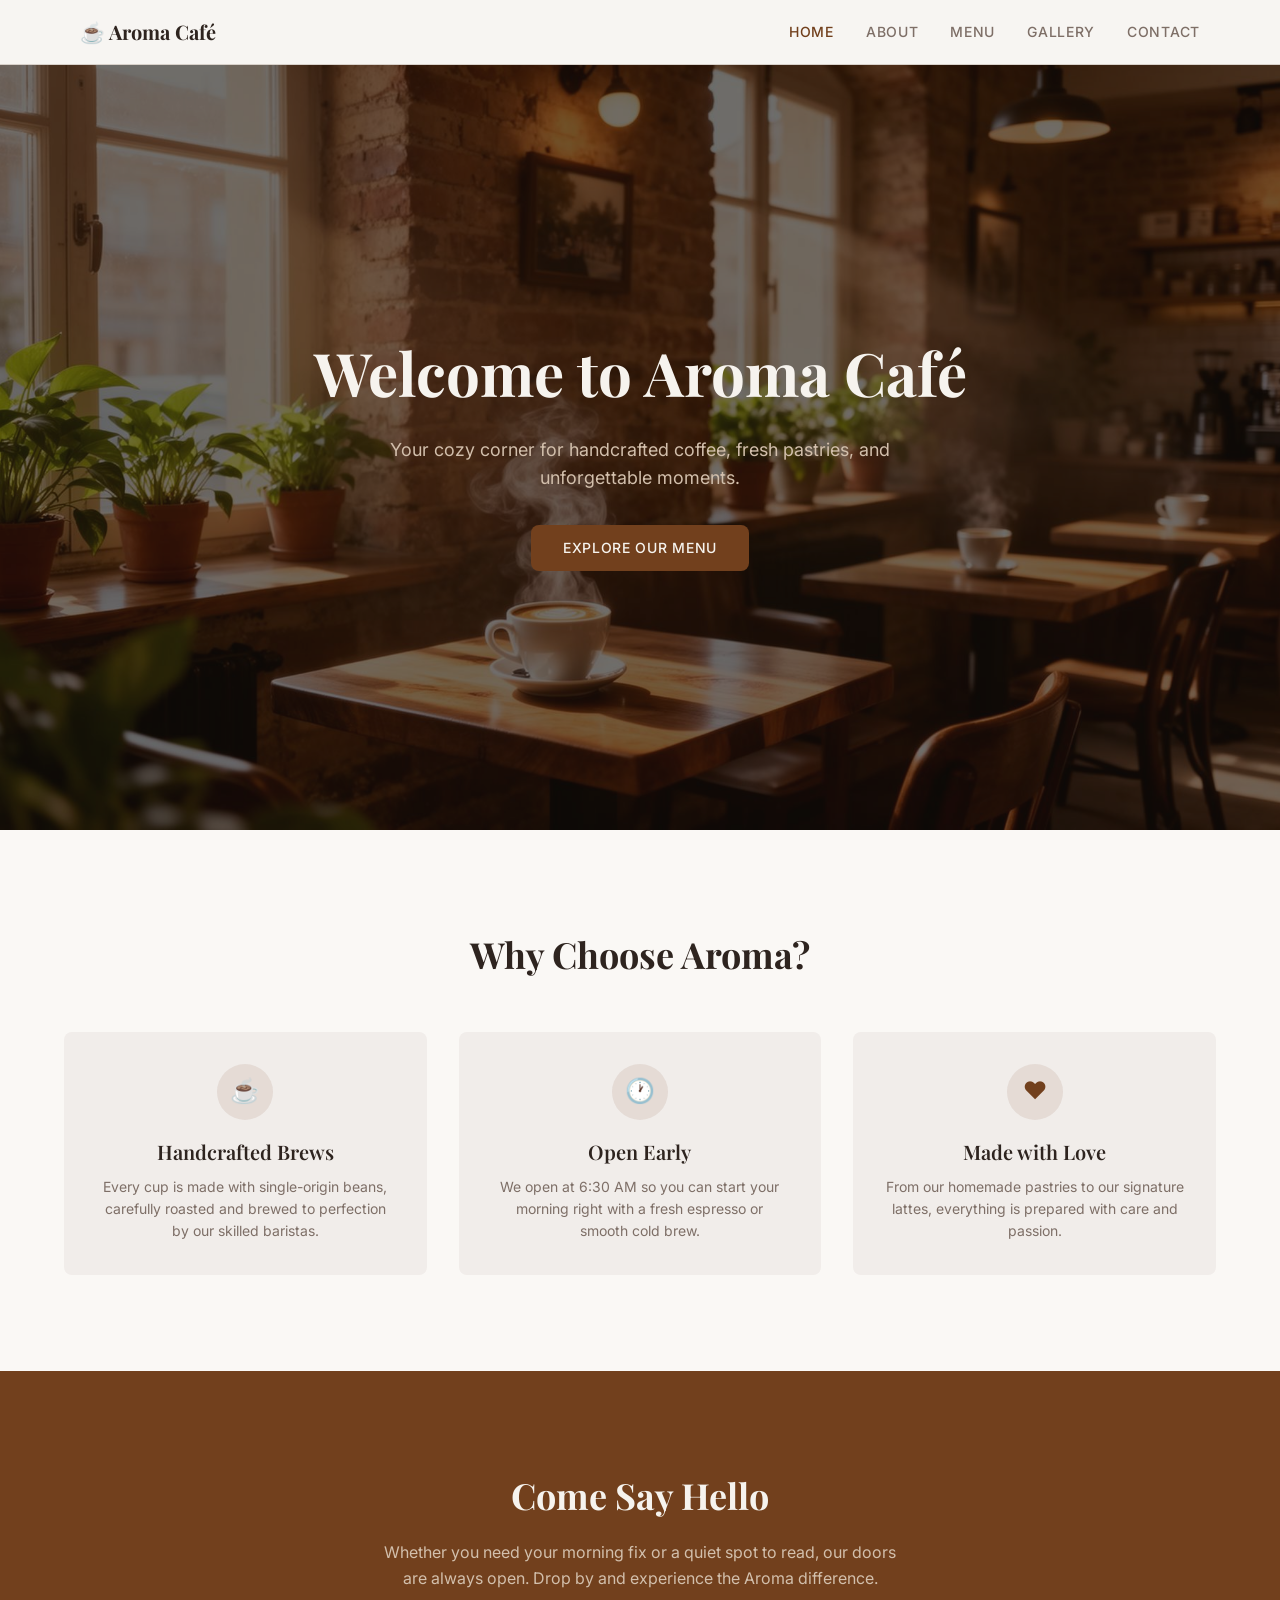
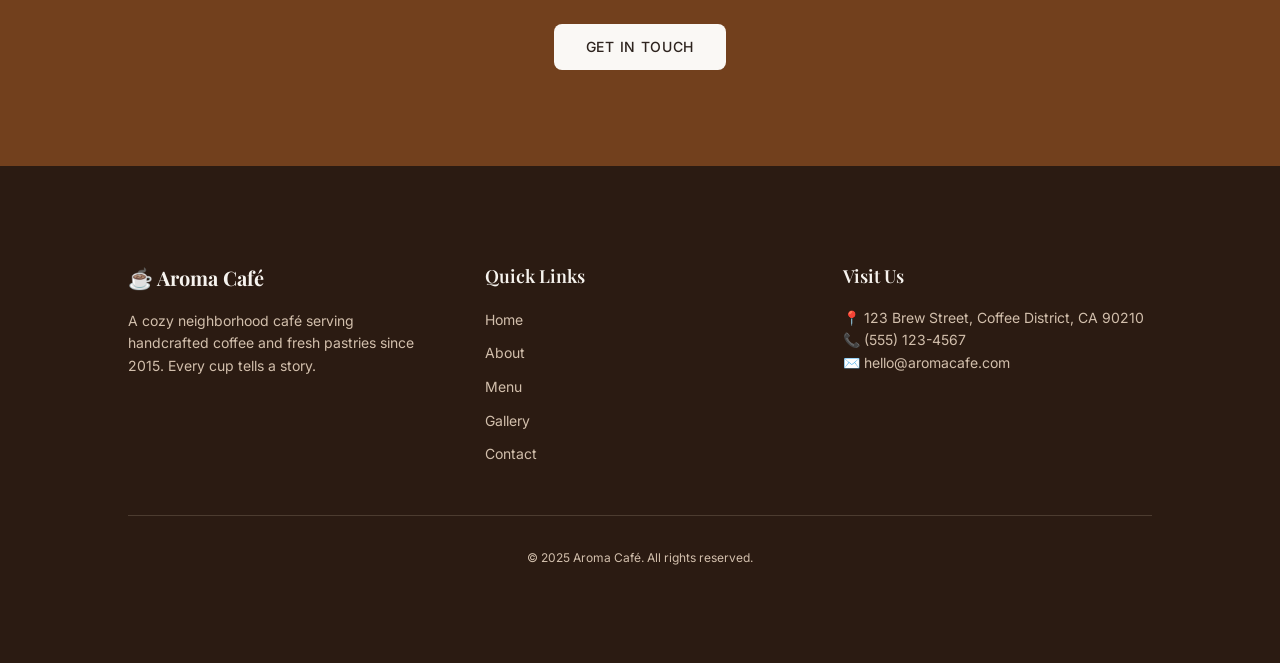
==== index.html @ 2c40b7cf "static-site" ====
<!DOCTYPE html>
<html lang="en">
<head>
  <meta charset="UTF-8" />
  <meta name="viewport" content="width=device-width, initial-scale=1.0" />
  <title>Aroma Café — Handcrafted Coffee & Fresh Pastries</title>
  <meta name="description" content="Aroma Café is a cozy neighborhood coffee shop serving handcrafted coffee, fresh pastries, and warm community vibes since 2015." />
  <link rel="stylesheet" href="css/style.css" />
</head>
<body>

  <!-- Navbar -->
  <header class="navbar">
    <div class="container-narrow">
      <a href="index.html" class="navbar-brand">☕ Aroma Café</a>
      <nav class="navbar-links">
        <a href="index.html">Home</a>
        <a href="about.html">About</a>
        <a href="menu.html">Menu</a>
        <a href="gallery.html">Gallery</a>
        <a href="contact.html">Contact</a>
      </nav>
      <button class="hamburger" aria-label="Toggle menu">
        <span></span><span></span><span></span>
      </button>
    </div>
    <nav class="mobile-menu">
      <a href="index.html">Home</a>
      <a href="about.html">About</a>
      <a href="menu.html">Menu</a>
      <a href="gallery.html">Gallery</a>
      <a href="contact.html">Contact</a>
    </nav>
  </header>

  <main>
    <!-- Hero -->
    <section class="hero">
      <img src="img/hero-coffee.jpg" alt="Warm cozy interior of Aroma Café" />
      <div class="hero-overlay"></div>
      <div class="hero-content">
        <h1>Welcome to Aroma Café</h1>
        <p>Your cozy corner for handcrafted coffee, fresh pastries, and unforgettable moments.</p>
        <a href="menu.html" class="btn btn-primary">Explore Our Menu</a>
      </div>
    </section>

    <!-- Features -->
    <section class="features section-padding">
      <div class="container-narrow">
        <h2 class="text-center">Why Choose Aroma?</h2>
        <div class="features-grid">
          <div class="feature-card">
            <div class="feature-icon">☕</div>
            <h3>Handcrafted Brews</h3>
            <p>Every cup is made with single-origin beans, carefully roasted and brewed to perfection by our skilled baristas.</p>
          </div>
          <div class="feature-card">
            <div class="feature-icon">🕐</div>
            <h3>Open Early</h3>
            <p>We open at 6:30 AM so you can start your morning right with a fresh espresso or smooth cold brew.</p>
          </div>
          <div class="feature-card">
            <div class="feature-icon">❤️</div>
            <h3>Made with Love</h3>
            <p>From our homemade pastries to our signature lattes, everything is prepared with care and passion.</p>
          </div>
        </div>
      </div>
    </section>

    <!-- CTA -->
    <section class="cta section-padding">
      <div class="container-narrow">
        <h2>Come Say Hello</h2>
        <p>Whether you need your morning fix or a quiet spot to read, our doors are always open. Drop by and experience the Aroma difference.</p>
        <a href="contact.html" class="btn btn-light">Get in Touch</a>
      </div>
    </section>
  </main>

  <!-- Footer -->
  <footer>
    <div class="container-narrow section-padding">
      <div class="footer-grid">
        <div>
          <div class="footer-brand">☕ Aroma Café</div>
          <p>A cozy neighborhood café serving handcrafted coffee and fresh pastries since 2015. Every cup tells a story.</p>
        </div>
        <div>
          <h4>Quick Links</h4>
          <ul>
            <li><a href="index.html">Home</a></li>
            <li><a href="about.html">About</a></li>
            <li><a href="menu.html">Menu</a></li>
            <li><a href="gallery.html">Gallery</a></li>
            <li><a href="contact.html">Contact</a></li>
          </ul>
        </div>
        <div>
          <h4>Visit Us</h4>
          <div class="footer-contact-item">📍 123 Brew Street, Coffee District, CA 90210</div>
          <div class="footer-contact-item">📞 (555) 123-4567</div>
          <div class="footer-contact-item">✉️ hello@aromacafe.com</div>
        </div>
      </div>
      <div class="footer-bottom">
        <p>© 2025 Aroma Café. All rights reserved.</p>
      </div>
    </div>
  </footer>

  <script src="js/script.js"></script>
</body>
</html>
---- css/style.css ----
@import url('https://fonts.googleapis.com/css2?family=Playfair+Display:ital,wght@0,400;0,500;0,600;0,700;1,400;1,500&family=Inter:wght@300;400;500;600&display=swap');

/* ── Reset & Base ── */
*, *::before, *::after { box-sizing: border-box; margin: 0; padding: 0; }

:root {
  --background: hsl(30, 25%, 96%);
  --foreground: hsl(20, 20%, 15%);
  --card: hsl(30, 20%, 93%);
  --primary: hsl(25, 60%, 28%);
  --primary-fg: hsl(35, 30%, 95%);
  --secondary: hsl(30, 30%, 88%);
  --muted: hsl(20, 10%, 45%);
  --accent: hsl(25, 50%, 38%);
  --border: hsl(30, 15%, 82%);
  --cream: hsl(35, 40%, 92%);
  --warm-white: hsl(40, 30%, 97%);
  --espresso: hsl(20, 40%, 12%);
  --mocha: hsl(25, 35%, 22%);
  --latte: hsl(30, 30%, 75%);
  --caramel: hsl(30, 60%, 50%);
  --font-heading: 'Playfair Display', serif;
  --font-body: 'Inter', sans-serif;
  --radius: 0.5rem;
}

html { scroll-behavior: smooth; }
body { font-family: var(--font-body); background: var(--background); color: var(--foreground); line-height: 1.6; }
h1,h2,h3,h4,h5,h6 { font-family: var(--font-heading); }
a { text-decoration: none; color: inherit; }
img { max-width: 100%; display: block; }
ul { list-style: none; }
button { cursor: pointer; font-family: var(--font-body); }

/* ── Utilities ── */
.section-padding { padding: 4rem 1rem; }
.container-narrow { max-width: 72rem; margin: 0 auto; }
.text-center { text-align: center; }

/* ── Navbar ── */
.navbar {
  position: sticky; top: 0; z-index: 50;
  background: var(--background); border-bottom: 1px solid var(--border);
}
.navbar .container-narrow {
  display: flex; align-items: center; justify-content: space-between;
  padding: 1rem;
}
.navbar-brand { display: flex; align-items: center; gap: 0.5rem; font-family: var(--font-heading); font-size: 1.25rem; font-weight: 700; color: var(--foreground); }
.navbar-links { display: flex; gap: 2rem; }
.navbar-links a { font-size: 0.875rem; font-weight: 500; text-transform: uppercase; letter-spacing: 0.05em; color: var(--muted); transition: color .2s; }
.navbar-links a:hover, .navbar-links a.active { color: var(--primary); }
.hamburger { display: none; background: none; border: none; flex-direction: column; gap: 5px; padding: 4px; }
.hamburger span { display: block; width: 24px; height: 2px; background: var(--foreground); transition: transform .3s, opacity .3s; }
.mobile-menu { display: none; flex-direction: column; gap: 0.5rem; padding: 1rem; border-top: 1px solid var(--border); background: var(--background); }
.mobile-menu a { font-size: 0.875rem; font-weight: 500; text-transform: uppercase; letter-spacing: 0.05em; color: var(--muted); padding: 0.5rem 0; }
.mobile-menu a:hover, .mobile-menu a.active { color: var(--primary); }
.mobile-menu.open { display: flex; }

@media (max-width: 768px) {
  .navbar-links { display: none; }
  .hamburger { display: flex; }
}

/* ── Hero ── */
.hero { position: relative; height: 70vh; display: flex; align-items: center; justify-content: center; overflow: hidden; }
.hero img { position: absolute; inset: 0; width: 100%; height: 100%; object-fit: cover; }
.hero-overlay { position: absolute; inset: 0; background: rgba(20, 15, 10, 0.6); }
.hero-content { position: relative; z-index: 1; text-align: center; padding: 0 1rem; }
.hero-content h1 { font-size: 2.5rem; font-weight: 700; color: var(--primary-fg); margin-bottom: 1rem; }
.hero-content p { font-size: 1.125rem; color: var(--latte); max-width: 36rem; margin: 0 auto 2rem; }

@media (min-width: 768px) { .hero { height: 85vh; } .hero-content h1 { font-size: 3.75rem; } }

/* ── Buttons ── */
.btn { display: inline-block; font-size: 0.875rem; font-weight: 500; text-transform: uppercase; letter-spacing: 0.05em; padding: 0.75rem 2rem; border-radius: var(--radius); border: none; transition: background .2s, color .2s; }
.btn-primary { background: var(--primary); color: var(--primary-fg); }
.btn-primary:hover { background: var(--accent); }
.btn-light { background: var(--warm-white); color: var(--foreground); }
.btn-light:hover { background: var(--cream); }

/* ── Features Grid ── */
.features { background: var(--warm-white); }
.features h2 { font-size: 1.875rem; font-weight: 700; margin-bottom: 3rem; }
.features-grid { display: grid; grid-template-columns: 1fr; gap: 2rem; }
.feature-card { text-align: center; background: var(--card); padding: 2rem; border-radius: var(--radius); }
.feature-icon { display: inline-flex; align-items: center; justify-content: center; width: 3.5rem; height: 3.5rem; border-radius: 50%; background: hsla(25, 60%, 28%, 0.1); color: var(--primary); margin-bottom: 1rem; font-size: 1.5rem; }
.feature-card h3 { font-size: 1.25rem; font-weight: 600; margin-bottom: 0.5rem; }
.feature-card p { font-size: 0.875rem; color: var(--muted); }

@media (min-width: 768px) { .features-grid { grid-template-columns: repeat(3, 1fr); } .features h2 { font-size: 2.25rem; } }

/* ── CTA Section ── */
.cta { background: var(--primary); color: var(--primary-fg); text-align: center; }
.cta h2 { font-size: 1.875rem; font-weight: 700; margin-bottom: 1rem; }
.cta p { color: var(--latte); max-width: 32rem; margin: 0 auto 2rem; }

@media (min-width: 768px) { .cta h2 { font-size: 2.25rem; } }

/* ── Page Header ── */
.page-header { background: var(--secondary); text-align: center; }
.page-header h1 { font-size: 2.25rem; font-weight: 700; }
.page-header p { font-size: 1rem; color: var(--muted); margin-top: 0.75rem; max-width: 36rem; margin-left: auto; margin-right: auto; }

@media (min-width: 768px) { .page-header h1 { font-size: 3rem; } }

/* ── About ── */
.about-grid { display: grid; grid-template-columns: 1fr; gap: 3rem; align-items: center; }
.about-grid img { border-radius: var(--radius); width: 100%; height: 20rem; object-fit: cover; }
.about-grid h2 { font-size: 1.5rem; font-weight: 700; margin-bottom: 1rem; }
.about-grid p { font-size: 0.875rem; color: var(--muted); line-height: 1.7; margin-bottom: 1rem; }
.values-grid { display: grid; grid-template-columns: 1fr; gap: 2rem; }
.value-card { border: 1px solid var(--border); border-radius: var(--radius); padding: 1.5rem; }
.value-card h3 { font-size: 1.125rem; font-weight: 600; margin-bottom: 0.5rem; }
.value-card p { font-size: 0.875rem; color: var(--muted); line-height: 1.7; }

@media (min-width: 768px) {
  .about-grid { grid-template-columns: 1fr 1fr; }
  .about-grid h2 { font-size: 1.875rem; }
  .values-grid { grid-template-columns: repeat(3, 1fr); }
}

/* ── Menu ── */
.menu-tabs { display: flex; flex-wrap: wrap; justify-content: center; gap: 0.75rem; margin-bottom: 3rem; }
.menu-tab { font-size: 0.875rem; font-weight: 500; text-transform: uppercase; letter-spacing: 0.05em; padding: 0.5rem 1.5rem; border-radius: 9999px; border: 1px solid var(--border); background: transparent; color: var(--muted); transition: all .2s; }
.menu-tab:hover { border-color: var(--primary); color: var(--primary); }
.menu-tab.active { background: var(--primary); color: var(--primary-fg); border-color: var(--primary); }
.menu-grid { display: grid; grid-template-columns: 1fr; gap: 1.5rem; max-width: 56rem; margin: 0 auto; }
.menu-category { display: none; }
.menu-category.active { display: grid; grid-template-columns: 1fr; gap: 1.5rem; }
.menu-item { display: flex; justify-content: space-between; align-items: flex-start; padding: 1.25rem; background: var(--card); border-radius: var(--radius); border: 1px solid var(--border); }
.menu-item-info h3 { font-size: 1.125rem; font-weight: 600; }
.menu-item-info p { font-size: 0.875rem; color: var(--muted); margin-top: 0.25rem; }
.menu-item-price { font-family: var(--font-heading); font-size: 1.125rem; font-weight: 700; color: var(--primary); margin-left: 1rem; white-space: nowrap; }

@media (min-width: 768px) { .menu-category.active { grid-template-columns: 1fr 1fr; } }

/* ── Gallery ── */
.gallery-grid { display: grid; grid-template-columns: repeat(2, 1fr); gap: 1rem; }
.gallery-grid img { width: 100%; height: 16rem; object-fit: cover; border-radius: var(--radius); transition: transform .3s; }
.gallery-grid img:hover { transform: scale(1.03); }

@media (min-width: 768px) { .gallery-grid { grid-template-columns: repeat(3, 1fr); } .gallery-grid img { height: 20rem; } }

/* ── Contact ── */
.contact-grid { display: grid; grid-template-columns: 1fr; gap: 3rem; }
.contact-form label { display: block; font-size: 0.875rem; font-weight: 500; margin-bottom: 0.375rem; }
.contact-form input,
.contact-form textarea {
  width: 100%; padding: 0.625rem 0.75rem; border: 1px solid var(--border); border-radius: var(--radius);
  font-family: var(--font-body); font-size: 0.875rem; background: var(--background); color: var(--foreground);
  transition: border-color .2s;
}
.contact-form input:focus, .contact-form textarea:focus { outline: none; border-color: var(--primary); }
.contact-form textarea { min-height: 8rem; resize: vertical; }
.form-group { margin-bottom: 1.25rem; }
.contact-info h3 { font-size: 1.25rem; font-weight: 600; margin-bottom: 1rem; }
.contact-info-item { display: flex; align-items: flex-start; gap: 0.75rem; font-size: 0.875rem; color: var(--muted); margin-bottom: 1rem; }
.contact-info-item strong { color: var(--foreground); }
.form-success { background: hsl(140, 40%, 92%); color: hsl(140, 50%, 25%); padding: 1rem; border-radius: var(--radius); text-align: center; font-size: 0.875rem; margin-bottom: 1rem; }

@media (min-width: 768px) { .contact-grid { grid-template-columns: 1fr 1fr; } }

/* ── Footer ── */
footer { background: var(--espresso); color: var(--primary-fg); }
.footer-grid { display: grid; grid-template-columns: 1fr; gap: 3rem; }
.footer-brand { display: flex; align-items: center; gap: 0.5rem; font-family: var(--font-heading); font-size: 1.25rem; font-weight: 700; margin-bottom: 1rem; }
footer p, footer span, footer a { font-size: 0.875rem; color: var(--latte); }
footer a:hover { color: var(--primary-fg); }
footer h4 { font-family: var(--font-heading); font-size: 1.125rem; font-weight: 600; color: var(--primary-fg); margin-bottom: 1rem; }
footer ul { display: flex; flex-direction: column; gap: 0.5rem; }
.footer-contact-item { display: flex; align-items: flex-start; gap: 0.5rem; font-size: 0.875rem; color: var(--latte); }
.footer-bottom { margin-top: 3rem; padding-top: 2rem; border-top: 1px solid hsla(30, 30%, 75%, 0.2); text-align: center; }
.footer-bottom p { font-size: 0.75rem; }

@media (min-width: 768px) {
  .footer-grid { grid-template-columns: repeat(3, 1fr); }
  .section-padding { padding: 6rem 2rem; }
}
@media (min-width: 1024px) { .section-padding { padding: 6rem 4rem; } }
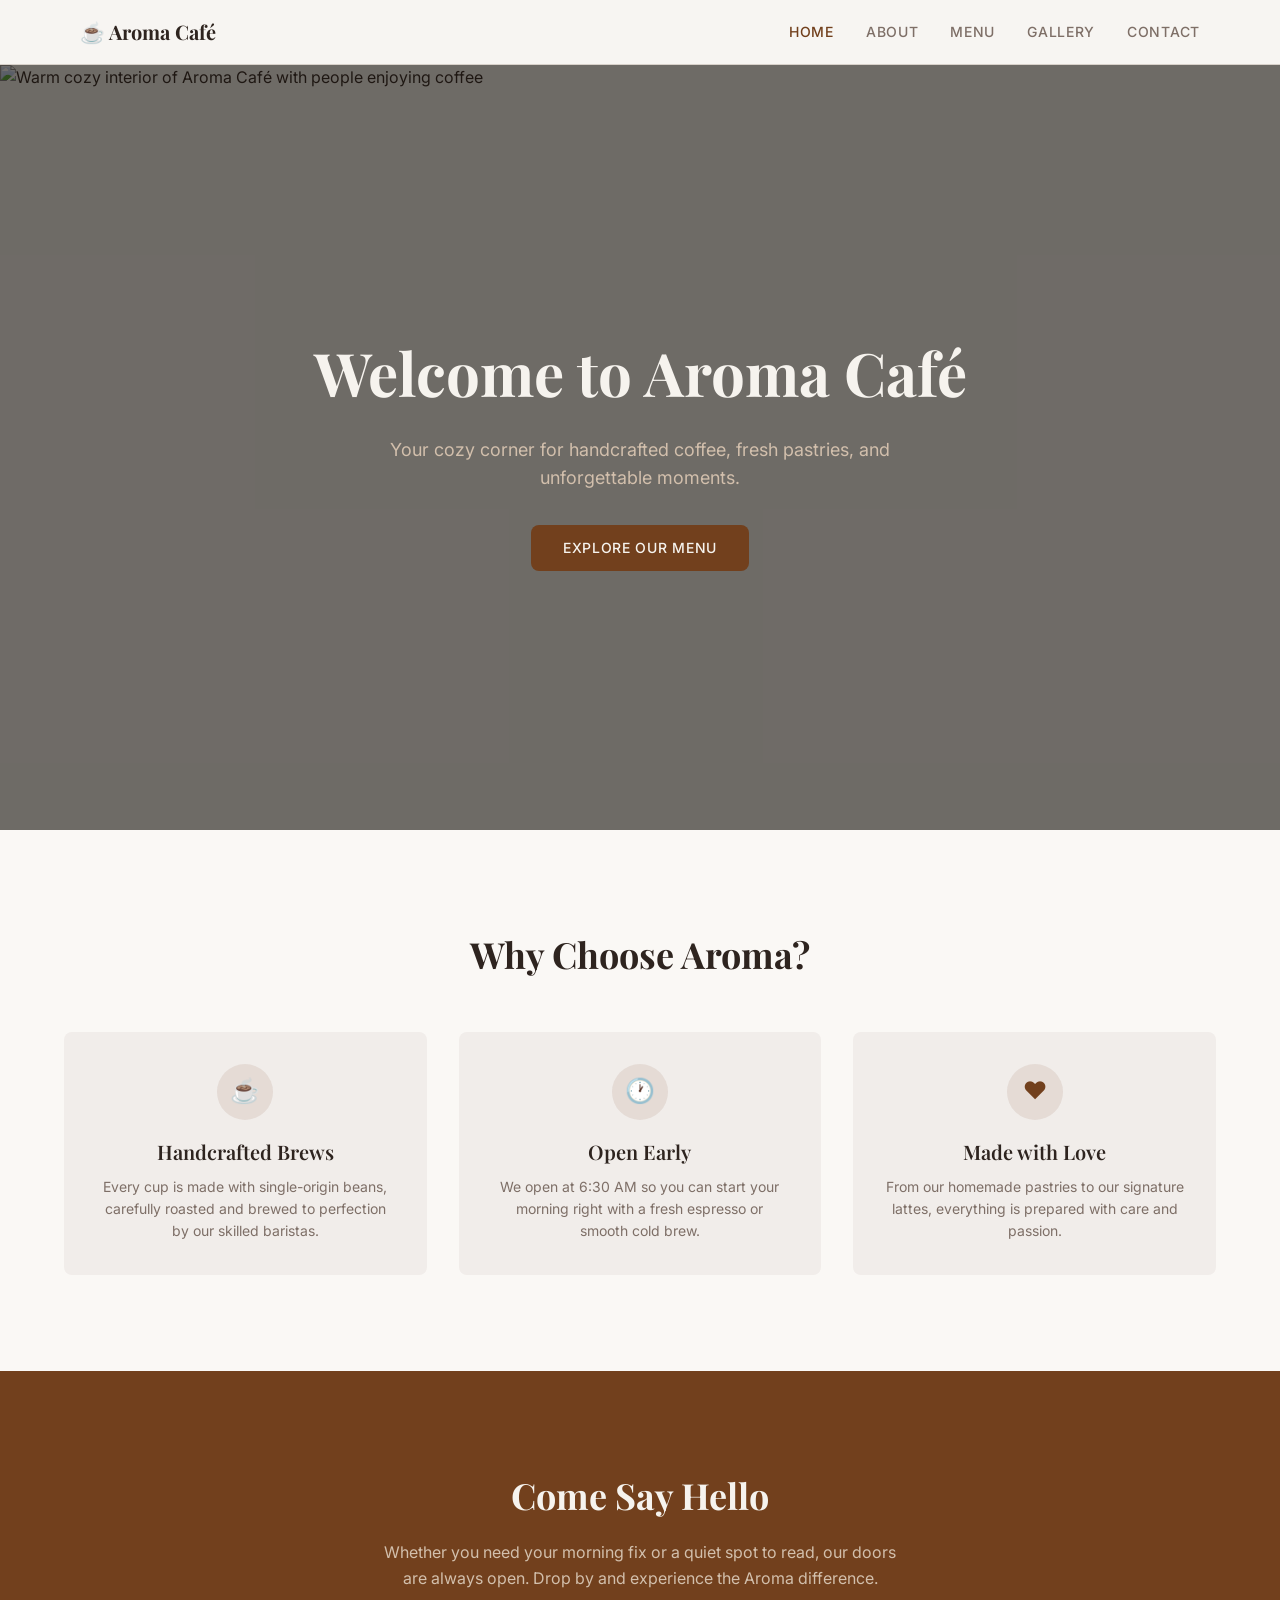
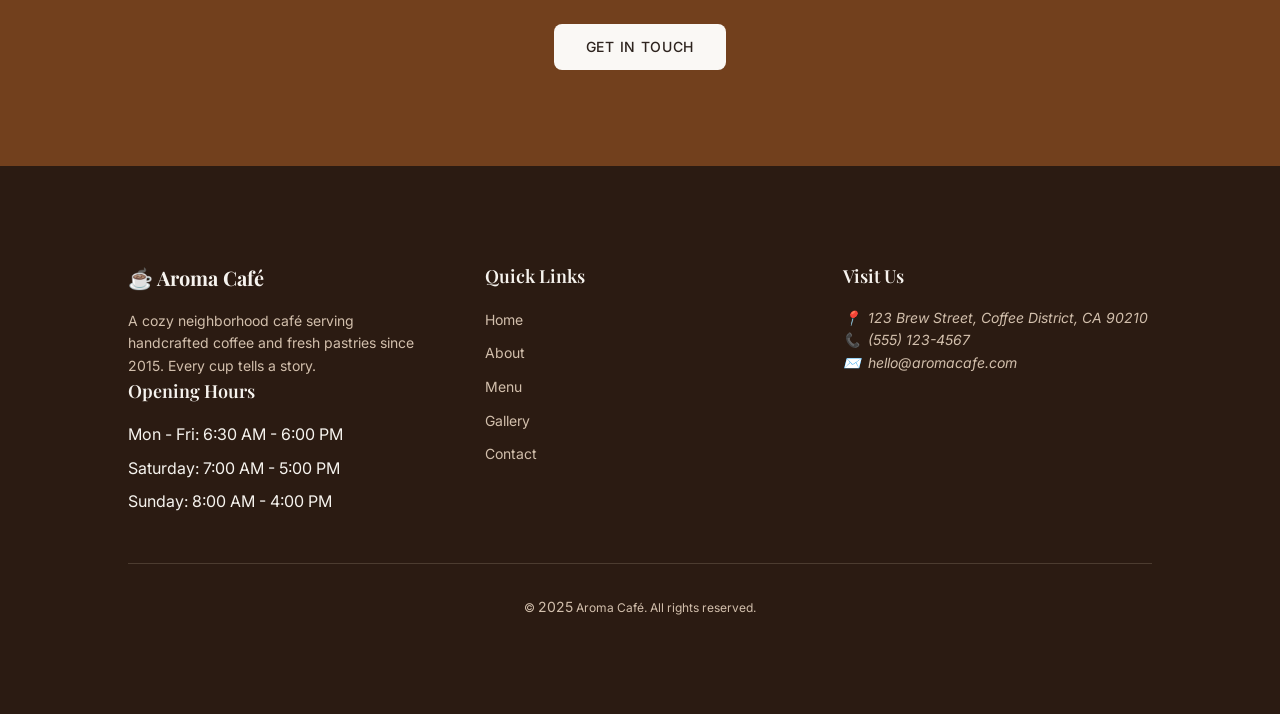
==== commit 3293bb06: "Îmbunătățire structură HTML pentru navbar, footer și Home" ====
--- a/index.html
+++ b/index.html
@@ -5,43 +5,68 @@
   <meta name="viewport" content="width=device-width, initial-scale=1.0" />
   <title>Aroma Café — Handcrafted Coffee & Fresh Pastries</title>
   <meta name="description" content="Aroma Café is a cozy neighborhood coffee shop serving handcrafted coffee, fresh pastries, and warm community vibes since 2015." />
+  <meta name="keywords" content="coffee, café, pastries, espresso, latte, breakfast, brunch, community, artisanal" />
+  <meta name="author" content="Aroma Café" />
+  <meta property="og:title" content="Aroma Café — Handcrafted Coffee & Fresh Pastries" />
+  <meta property="og:description" content="Your cozy corner for handcrafted coffee, fresh pastries, and unforgettable moments." />
+  <meta property="og:type" content="website" />
+  <meta property="og:url" content="https://yourdomain.com" />
+  <meta property="og:image" content="img/hero-coffee.jpg" />
+  <meta name="twitter:card" content="summary_large_image" />
+  <meta name="twitter:title" content="Aroma Café — Handcrafted Coffee & Fresh Pastries" />
+  <meta name="twitter:description" content="Your cozy corner for handcrafted coffee, fresh pastries, and unforgettable moments." />
+  <meta name="twitter:image" content="img/hero-coffee.jpg" />
+  <link rel="icon" href="favicon.ico" type="image/x-icon" />
+  <link rel="preconnect" href="https://fonts.googleapis.com" />
+  <link rel="preconnect" href="https://fonts.gstatic.com" crossorigin />
+  <link href="https://fonts.googleapis.com/css2?family=Playfair+Display:ital,wght@0,400;0,500;0,600;0,700;1,400;1,500&family=Inter:wght@300;400;500;600&display=swap" rel="stylesheet" />
   <link rel="stylesheet" href="css/style.css" />
 </head>
 <body>
+  <a href="#main-content" class="skip-link">Skip to main content</a>
 
-  <!-- Navbar -->
-  <header class="navbar">
+  <!-- Header with Navigation -->
+  <header>
+    <nav class="navbar" role="navigation" aria-label="Main navigation">
     <div class="container-narrow">
-      <a href="index.html" class="navbar-brand">☕ Aroma Café</a>
-      <nav class="navbar-links">
-        <a href="index.html">Home</a>
-        <a href="about.html">About</a>
-        <a href="menu.html">Menu</a>
-        <a href="gallery.html">Gallery</a>
-        <a href="contact.html">Contact</a>
-      </nav>
-      <button class="hamburger" aria-label="Toggle menu">
+      <a href="index.html" class="navbar-brand" aria-label="Aroma Café Home">
+        <span class="sr-only">Aroma Café</span>
+        <span aria-hidden="true">☕ Aroma Café</span>
+      </a>
+      <ul class="navbar-links" role="menubar" aria-label="Main menu">
+        <li role="none"><a href="index.html" role="menuitem" aria-current="page">Home</a></li>
+        <li role="none"><a href="about.html" role="menuitem">About</a></li>
+        <li role="none"><a href="menu.html" role="menuitem">Menu</a></li>
+        <li role="none"><a href="gallery.html" role="menuitem">Gallery</a></li>
+        <li role="none"><a href="contact.html" role="menuitem">Contact</a></li>
+      </ul>
+      <button class="hamburger" aria-label="Toggle mobile menu" aria-expanded="false" aria-controls="mobile-menu">
         <span></span><span></span><span></span>
       </button>
     </div>
-    <nav class="mobile-menu">
-      <a href="index.html">Home</a>
-      <a href="about.html">About</a>
-      <a href="menu.html">Menu</a>
-      <a href="gallery.html">Gallery</a>
-      <a href="contact.html">Contact</a>
-    </nav>
-  </header>
+    <div class="mobile-menu" id="mobile-menu" role="navigation" aria-label="Mobile navigation">
+      <ul>
+        <li><a href="index.html" aria-current="page">Home</a></li>
+        <li><a href="about.html">About</a></li>
+        <li><a href="menu.html">Menu</a></li>
+        <li><a href="gallery.html">Gallery</a></li>
+        <li><a href="contact.html">Contact</a></li>
+      </ul>
+    </div>
+  </nav>
 
-  <main>
+  <main id="main-content">
     <!-- Hero -->
-    <section class="hero">
-      <img src="img/hero-coffee.jpg" alt="Warm cozy interior of Aroma Café" />
-      <div class="hero-overlay"></div>
+    <section class="hero" aria-labelledby="hero-title">
+      <picture>
+        <source srcset="img/hero-coffee.webp" type="image/webp">
+        <img src="img/hero-coffee.jpg" alt="Warm cozy interior of Aroma Café with people enjoying coffee" loading="eager" />
+      </picture>
+      <div class="hero-overlay" aria-hidden="true"></div>
       <div class="hero-content">
-        <h1>Welcome to Aroma Café</h1>
-        <p>Your cozy corner for handcrafted coffee, fresh pastries, and unforgettable moments.</p>
-        <a href="menu.html" class="btn btn-primary">Explore Our Menu</a>
+        <h1 id="hero-title">Welcome to Aroma Café</h1>
+        <p class="hero-subtitle">Your cozy corner for handcrafted coffee, fresh pastries, and unforgettable moments.</p>
+        <a href="menu.html" class="btn btn-primary" aria-label="Explore our menu">Explore Our Menu</a>
       </div>
     </section>
 
@@ -80,32 +105,54 @@
   </main>
 
   <!-- Footer -->
-  <footer>
+  <footer role="contentinfo" aria-label="Site footer">
     <div class="container-narrow section-padding">
       <div class="footer-grid">
         <div>
           <div class="footer-brand">☕ Aroma Café</div>
           <p>A cozy neighborhood café serving handcrafted coffee and fresh pastries since 2015. Every cup tells a story.</p>
+          <div class="footer-hours" aria-label="Opening hours">
+            <h4>Opening Hours</h4>
+            <ul>
+              <li>Mon - Fri: 6:30 AM - 6:00 PM</li>
+              <li>Saturday: 7:00 AM - 5:00 PM</li>
+              <li>Sunday: 8:00 AM - 4:00 PM</li>
+            </ul>
+          </div>
         </div>
         <div>
           <h4>Quick Links</h4>
           <ul>
-            <li><a href="index.html">Home</a></li>
-            <li><a href="about.html">About</a></li>
-            <li><a href="menu.html">Menu</a></li>
-            <li><a href="gallery.html">Gallery</a></li>
-            <li><a href="contact.html">Contact</a></li>
+            <li><a href="index.html" aria-label="Home page">Home</a></li>
+            <li><a href="about.html" aria-label="About our café">About</a></li>
+            <li><a href="menu.html" aria-label="View our menu">Menu</a></li>
+            <li><a href="gallery.html" aria-label="View our gallery">Gallery</a></li>
+            <li><a href="contact.html" aria-label="Contact us">Contact</a></li>
           </ul>
         </div>
         <div>
           <h4>Visit Us</h4>
-          <div class="footer-contact-item">📍 123 Brew Street, Coffee District, CA 90210</div>
-          <div class="footer-contact-item">📞 (555) 123-4567</div>
-          <div class="footer-contact-item">✉️ hello@aromacafe.com</div>
+          <address class="footer-contact">
+            <div class="footer-contact-item">
+              <span aria-hidden="true">📍</span>
+              <span class="sr-only">Address:</span>
+              <span>123 Brew Street, Coffee District, CA 90210</span>
+            </div>
+            <div class="footer-contact-item">
+              <span aria-hidden="true">📞</span>
+              <span class="sr-only">Phone:</span>
+              <a href="tel:+15551234567">(555) 123-4567</a>
+            </div>
+            <div class="footer-contact-item">
+              <span aria-hidden="true">✉️</span>
+              <span class="sr-only">Email:</span>
+              <a href="mailto:hello@aromacafe.com">hello@aromacafe.com</a>
+            </div>
+          </address>
         </div>
       </div>
       <div class="footer-bottom">
-        <p>© 2025 Aroma Café. All rights reserved.</p>
+        <p>© <span id="current-year">2025</span> Aroma Café. All rights reserved.</p>
       </div>
     </div>
   </footer>
--- a/css/style.css
+++ b/css/style.css
@@ -1,4 +1,36 @@
 @import url('https://fonts.googleapis.com/css2?family=Playfair+Display:ital,wght@0,400;0,500;0,600;0,700;1,400;1,500&family=Inter:wght@300;400;500;600&display=swap');
+
+/* ── Skip Link ── */
+.skip-link {
+  position: absolute;
+  top: -40px;
+  left: 6px;
+  background: var(--primary);
+  color: var(--primary-fg);
+  padding: 8px;
+  text-decoration: none;
+  border-radius: var(--radius);
+  z-index: 9999;
+  font-size: 0.875rem;
+  font-weight: 500;
+  transition: top 0.3s ease-in-out;
+}
+.skip-link:focus {
+  top: 6px;
+}
+
+/* ── Screen Reader Only ── */
+.sr-only {
+  position: absolute;
+  width: 1px;
+  height: 1px;
+  padding: 0;
+  margin: -1px;
+  overflow: hidden;
+  clip: rect(0, 0, 0, 0);
+  white-space: nowrap;
+  border: 0;
+}
 
 /* ── Reset & Base ── */
 *, *::before, *::after { box-sizing: border-box; margin: 0; padding: 0; }
